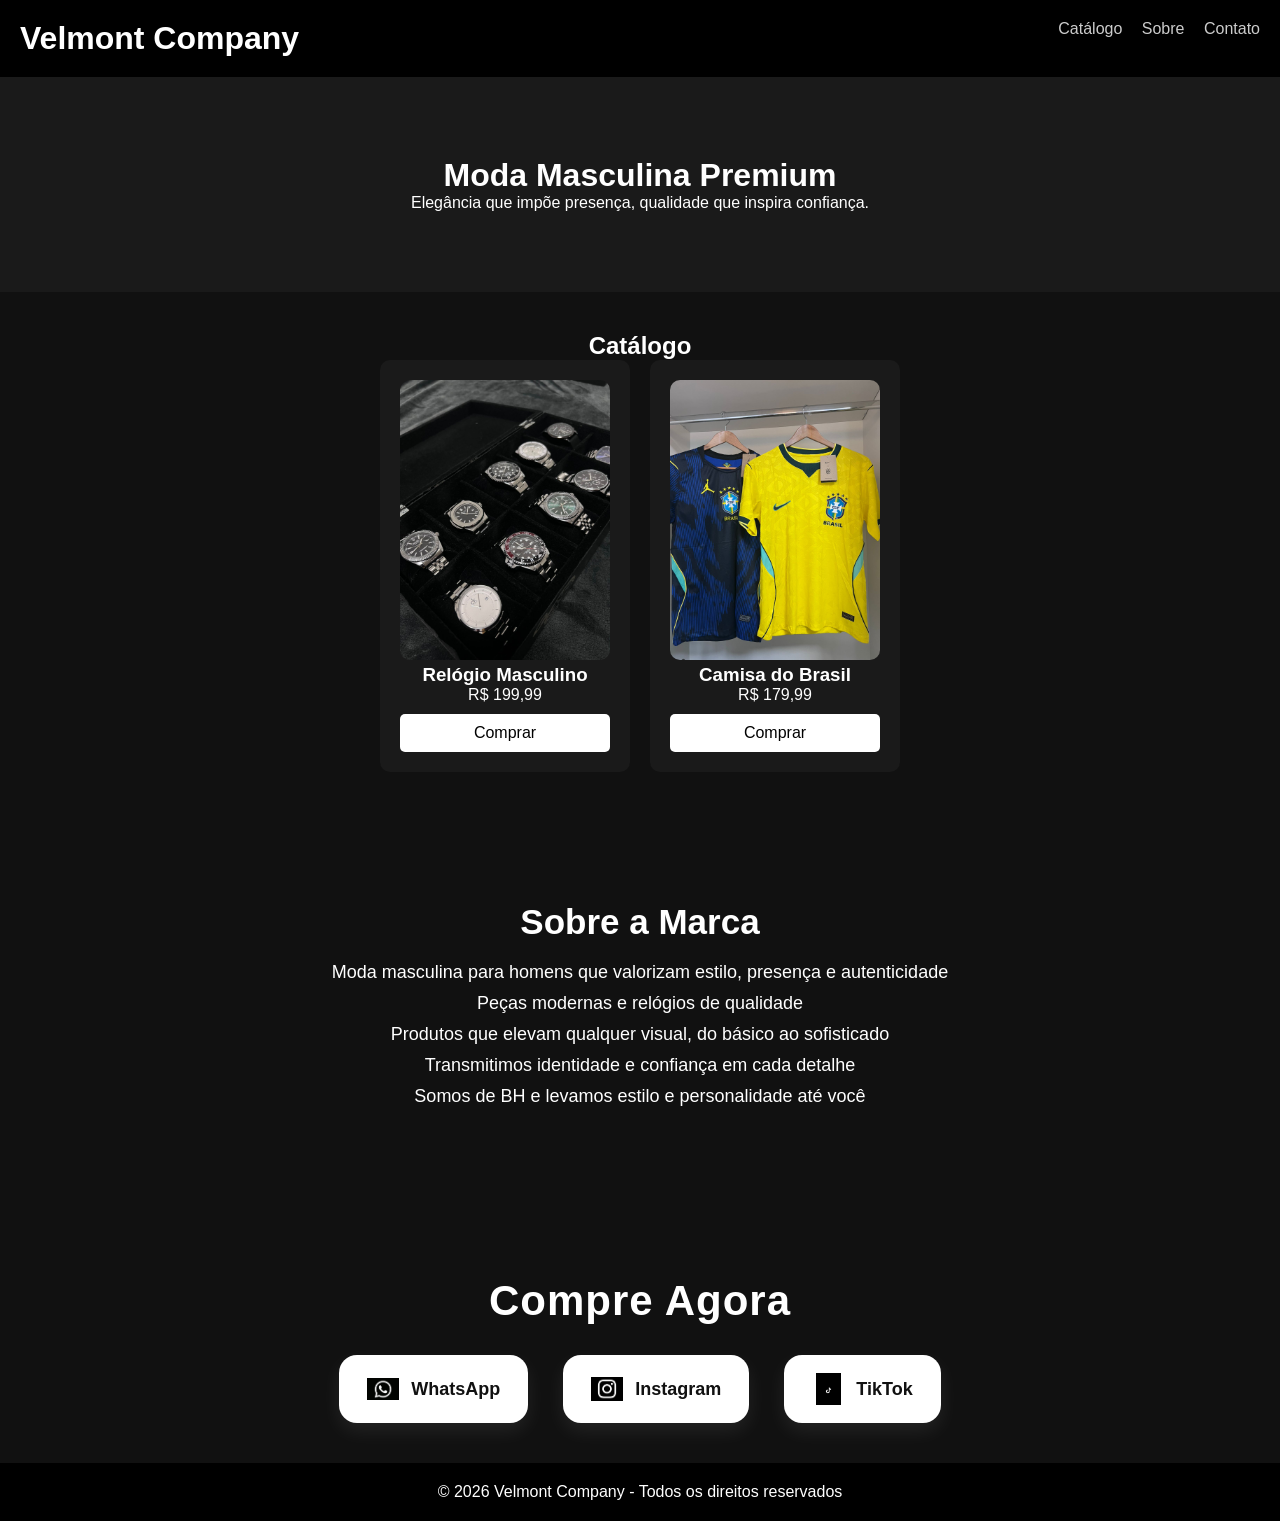
==== index.html @ cb9f9fea "primeiro upload do site" ====
<!DOCTYPE html>
<html lang="pt-br">
<head>
  <meta charset="UTF-8">
  <title>Velmont Company</title>
  <link rel="stylesheet" href="style.css">
  <meta name="viewport" content="width=device-width, initial-scale=1.0">
</head>
<body>

<header>
  <h1>Velmont Company</h1>
  <nav>
    <a href="#catalogo">Catálogo</a>
    <a href="#sobre">Sobre</a>
    <a href="#contato">Contato</a>
  </nav>
</header>

<section class="banner">
  <h2>Moda Masculina Premium</h2>
  <p>Elegância que impõe presença, qualidade que inspira confiança.</p>
</section>

<section id="catalogo">
  <h2>Catálogo</h2>

  <div class="produtos">
    <div class="produto">
      <img src="WhatsApp Image 2026-04-26 at 12.48.41.jpeg" alt="Relógio">
      <h3>Relógio Masculino</h3>
      <p>R$ 199,99</p>
      <a href="https://wa.me/31995477087" target="_blank">Comprar</a>
    </div>

    <div class="produto">
      <img src="WhatsApp Image 2026-04-26 at 12.32.45.jpeg" alt="Camisa Brasil">
      <h3>Camisa do Brasil</h3>
      <p>R$ 179,99</p>
      <a href="https://wa.me/31995477087" target="_blank">Comprar</a>
    </div>
  </div>
</section>

<!-- SOBRE -->
<section id="sobre" class="sobre-marca">
  <h2>Sobre a Marca</h2>
  <ul>
    <li>Moda masculina para homens que valorizam estilo, presença e autenticidade</li>
    <li>Peças modernas e relógios de qualidade</li>
    <li>Produtos que elevam qualquer visual, do básico ao sofisticado</li>
    <li>Transmitimos identidade e confiança em cada detalhe</li>
    <li>Somos de BH e levamos estilo e personalidade até você</li>
  </ul>
</section>

<!-- COMPRE AGORA (ATUALIZADO) -->
<section id="contato" class="compre-agora">
  <h2>Compre Agora</h2>

  <div class="redes">

    <a href="https://wa.me/31995477087" target="_blank">
      <img src="WhatsApp Image 2026-04-26 at 12.24.02.jpeg" alt="WhatsApp">
      <span>WhatsApp</span>
    </a>

    <a href="https://www.instagram.com/velmont.company/" target="_blank">
      <img src="WhatsApp Image 2026-04-26 at 12.24.04.jpeg" alt="Instagram">
      <span>Instagram</span>
    </a>

    <a href="https://www.tiktok.com/@velmont_company" target="_blank">
      <img src="WhatsApp Image 2026-04-26 at 12.24.06.jpeg" alt="TikTok">
      <span>TikTok</span>
    </a>

  </div>
</section>

<footer>
  <p>© 2026 Velmont Company - Todos os direitos reservados</p>
</footer>

</body>
</html>
---- style.css ----
* {
  margin: 0;
  padding: 0;
  box-sizing: border-box;
  font-family: Arial, sans-serif;
}

body {
  background-color: #111;
  color: #fff;
  text-align: center;
}

/* HEADER */
header {
  display: flex;
  justify-content: space-between;
  padding: 20px;
  background: #000;
}

header h1 {
  color: #fff;
}

nav a {
  color: #ccc;
  margin-left: 15px;
  text-decoration: none;
}

nav a:hover {
  color: #fff;
}

/* BANNER */
.banner {
  padding: 80px 20px;
  background: #1a1a1a;
}

.banner h2 {
  font-size: 32px;
}

/* CATÁLOGO */
#catalogo {
  padding: 40px;
}

.produtos {
  display: flex;
  justify-content: center;
  gap: 20px;
  flex-wrap: wrap;
}

.produto {
  background: #1a1a1a;
  padding: 20px;
  width: 250px;
  border-radius: 10px;
}

.produto img {
  width: 100%;
  border-radius: 10px;
}

.produto a {
  display: block;
  margin-top: 10px;
  padding: 10px;
  background: #fff;
  color: #000;
  text-decoration: none;
  border-radius: 5px;
  transition: 0.3s;
}

.produto a:hover {
  background: #ccc;
}

/* SOBRE */
.sobre-marca {
  padding: 40px;
  margin-top: 50px;
}

.sobre-marca h2 {
  font-size: 35px;
  margin-bottom: 20px;
}

.sobre-marca ul {
  list-style: none;
}

.sobre-marca li {
  margin: 10px 0;
  font-size: 18px;
}

/* COMPRE AGORA (VERSÃO PREMIUM) */
.compre-agora {
  margin-top: 80px;
  text-align: center;
  padding: 40px;
}

.compre-agora h2 {
  font-size: 42px;
  font-weight: bold;
  margin-bottom: 30px;
  letter-spacing: 1px;
}

.redes {
  display: flex;
  justify-content: center;
  align-items: center;
  gap: 35px;
  flex-wrap: wrap;
}

.redes a {
  text-decoration: none;
  background: #fff;
  padding: 18px 28px;
  border-radius: 18px;
  box-shadow: 0 8px 20px rgba(255,255,255,0.08);
  transition: 0.3s;
  display: flex;
  align-items: center;
  gap: 12px;
}

.redes a:hover {
  transform: translateY(-5px);
}

.redes a img {
  width: 32px;
  height: 32px;
  object-fit: contain;
}

.redes a span {
  font-size: 18px;
  font-weight: 600;
  color: #111;
}

/* FOOTER */
footer {
  text-align: center;
  padding: 20px;
  background: #000;
}
@media (max-width: 768px) {

  header {
    flex-direction: column;
    text-align: center;
    gap: 10px;
  }

  nav a {
    display: inline-block;
    margin: 8px;
  }

  .banner h2 {
    font-size: 24px;
  }

  .produtos {
    flex-direction: column;
    align-items: center;
  }

  .produto {
    width: 90%;
  }

  .compre-agora h2 {
    font-size: 28px;
  }

  .redes {
    flex-direction: column;
    gap: 15px;
  }

  .redes a {
    width: 90%;
    justify-content: center;
  }
}
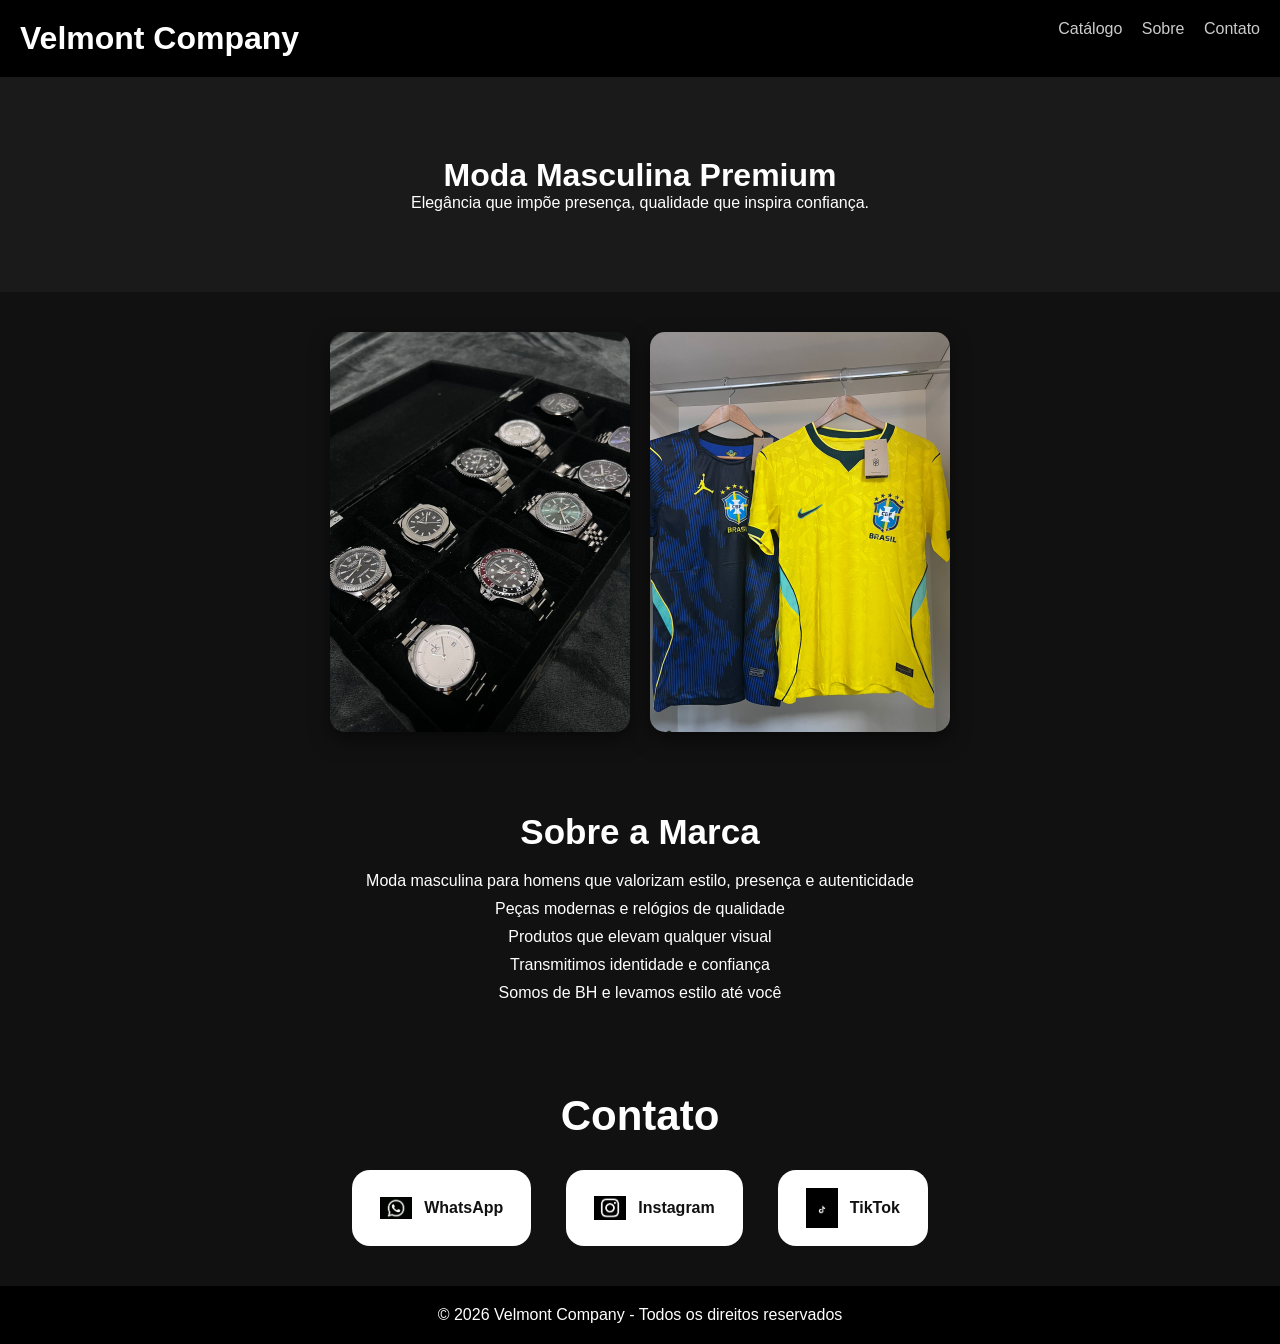
==== commit 1fd7ac08: "atualiza html e css" ====
--- a/index.html
+++ b/index.html
@@ -11,7 +11,7 @@
 <header>
   <h1>Velmont Company</h1>
   <nav>
-    <a href="#catalogo">Catálogo</a>
+    <a href="catalogo.html">Catálogo</a>
     <a href="#sobre">Sobre</a>
     <a href="#contato">Contato</a>
   </nav>
@@ -22,56 +22,42 @@
   <p>Elegância que impõe presença, qualidade que inspira confiança.</p>
 </section>
 
-<section id="catalogo">
-  <h2>Catálogo</h2>
+<!-- 🆕 IMAGENS NA PÁGINA PRINCIPAL -->
+<section class="imagens-home">
 
-  <div class="produtos">
-    <div class="produto">
-      <img src="WhatsApp Image 2026-04-26 at 12.48.41.jpeg" alt="Relógio">
-      <h3>Relógio Masculino</h3>
-      <p>R$ 199,99</p>
-      <a href="https://wa.me/31995477087" target="_blank">Comprar</a>
-    </div>
+  <img src="WhatsApp Image 2026-04-26 at 12.48.41.jpeg" alt="Produto 1">
+  <img src="WhatsApp Image 2026-04-26 at 12.32.45.jpeg" alt="Produto 2">
 
-    <div class="produto">
-      <img src="WhatsApp Image 2026-04-26 at 12.32.45.jpeg" alt="Camisa Brasil">
-      <h3>Camisa do Brasil</h3>
-      <p>R$ 179,99</p>
-      <a href="https://wa.me/31995477087" target="_blank">Comprar</a>
-    </div>
-  </div>
 </section>
 
-<!-- SOBRE -->
 <section id="sobre" class="sobre-marca">
   <h2>Sobre a Marca</h2>
   <ul>
     <li>Moda masculina para homens que valorizam estilo, presença e autenticidade</li>
     <li>Peças modernas e relógios de qualidade</li>
-    <li>Produtos que elevam qualquer visual, do básico ao sofisticado</li>
-    <li>Transmitimos identidade e confiança em cada detalhe</li>
-    <li>Somos de BH e levamos estilo e personalidade até você</li>
+    <li>Produtos que elevam qualquer visual</li>
+    <li>Transmitimos identidade e confiança</li>
+    <li>Somos de BH e levamos estilo até você</li>
   </ul>
 </section>
 
-<!-- COMPRE AGORA (ATUALIZADO) -->
 <section id="contato" class="compre-agora">
-  <h2>Compre Agora</h2>
+  <h2>Contato</h2>
 
   <div class="redes">
 
     <a href="https://wa.me/31995477087" target="_blank">
-      <img src="WhatsApp Image 2026-04-26 at 12.24.02.jpeg" alt="WhatsApp">
+      <img src="WhatsApp Image 2026-04-26 at 12.24.02.jpeg">
       <span>WhatsApp</span>
     </a>
 
     <a href="https://www.instagram.com/velmont.company/" target="_blank">
-      <img src="WhatsApp Image 2026-04-26 at 12.24.04.jpeg" alt="Instagram">
+      <img src="WhatsApp Image 2026-04-26 at 12.24.04.jpeg">
       <span>Instagram</span>
     </a>
 
     <a href="https://www.tiktok.com/@velmont_company" target="_blank">
-      <img src="WhatsApp Image 2026-04-26 at 12.24.06.jpeg" alt="TikTok">
+      <img src="WhatsApp Image 2026-04-26 at 12.24.06.jpeg">
       <span>TikTok</span>
     </a>
 
--- a/style.css
+++ b/style.css
@@ -43,11 +43,145 @@
   font-size: 32px;
 }
 
+/* PRODUTOS */
+.produtos {
+  display: flex;
+  justify-content: center;
+  gap: 20px;
+  flex-wrap: wrap;
+  padding: 20px;
+}
+
+.produto {
+  background: #1a1a1a;
+  padding: 20px;
+  width: 250px;
+  border-radius: 10px;
+}
+
+.produto img {
+  width: 100%;
+  border-radius: 10px;
+}
+
+.produto h3 {
+  margin-top: 10px;
+}
+
+/* SOBRE */
+.sobre-marca {
+  padding: 40px;
+}
+
+.sobre-marca h2 {
+  font-size: 35px;
+  margin-bottom: 20px;
+}
+
+.sobre-marca ul {
+  list-style: none;
+}
+
+.sobre-marca li {
+  margin: 10px 0;
+}
+
+/* CONTATO */
+.compre-agora {
+  padding: 40px;
+}
+
+.compre-agora h2 {
+  font-size: 42px;
+  margin-bottom: 30px;
+}
+
+.redes {
+  display: flex;
+  justify-content: center;
+  gap: 35px;
+  flex-wrap: wrap;
+}
+
+.redes a {
+  background: #fff;
+  padding: 18px 28px;
+  border-radius: 18px;
+  display: flex;
+  align-items: center;
+  gap: 12px;
+  text-decoration: none;
+}
+
+.redes a img {
+  width: 32px;
+}
+
+.redes a span {
+  color: #111;
+  font-weight: bold;
+}
+
 /* CATÁLOGO */
-#catalogo {
-  padding: 40px;
-}
-
+.catalogo {
+  padding: 40px;
+}
+
+.catalogo h2 {
+  font-size: 40px;
+  margin-bottom: 20px;
+}
+
+/* FOOTER */
+footer {
+  padding: 20px;
+  background: #000;
+}
+
+/* MOBILE */
+@media (max-width: 768px) {
+
+  header {
+    flex-direction: column;
+    gap: 10px;
+  }
+
+  .produtos {
+    flex-direction: column;
+    align-items: center;
+  }
+
+  .produto {
+    width: 90%;
+  }
+
+  .redes {
+    flex-direction: column;
+  }
+
+  .redes a {
+    width: 90%;
+    justify-content: center;
+  }
+}
+.imagens-home {
+  display: flex;
+  justify-content: center;
+  gap: 20px;
+  padding: 40px;
+  flex-wrap: wrap;
+}
+
+.imagens-home img {
+  width: 300px;
+  border-radius: 15px;
+  box-shadow: 0 8px 20px rgba(0,0,0,0.5);
+  transition: 0.3s;
+}
+
+.imagens-home img:hover {
+  transform: scale(1.05);
+}
 .produtos {
   display: flex;
   justify-content: center;
@@ -75,126 +209,10 @@
   color: #000;
   text-decoration: none;
   border-radius: 5px;
-  transition: 0.3s;
-}
-
-.produto a:hover {
-  background: #ccc;
-}
-
-/* SOBRE */
-.sobre-marca {
-  padding: 40px;
-  margin-top: 50px;
-}
-
-.sobre-marca h2 {
-  font-size: 35px;
-  margin-bottom: 20px;
-}
-
-.sobre-marca ul {
-  list-style: none;
-}
-
-.sobre-marca li {
-  margin: 10px 0;
+}
+.preco {
+  margin: 8px 0;
   font-size: 18px;
-}
-
-/* COMPRE AGORA (VERSÃO PREMIUM) */
-.compre-agora {
-  margin-top: 80px;
-  text-align: center;
-  padding: 40px;
-}
-
-.compre-agora h2 {
-  font-size: 42px;
   font-weight: bold;
-  margin-bottom: 30px;
-  letter-spacing: 1px;
-}
-
-.redes {
-  display: flex;
-  justify-content: center;
-  align-items: center;
-  gap: 35px;
-  flex-wrap: wrap;
-}
-
-.redes a {
-  text-decoration: none;
-  background: #fff;
-  padding: 18px 28px;
-  border-radius: 18px;
-  box-shadow: 0 8px 20px rgba(255,255,255,0.08);
-  transition: 0.3s;
-  display: flex;
-  align-items: center;
-  gap: 12px;
-}
-
-.redes a:hover {
-  transform: translateY(-5px);
-}
-
-.redes a img {
-  width: 32px;
-  height: 32px;
-  object-fit: contain;
-}
-
-.redes a span {
-  font-size: 18px;
-  font-weight: 600;
-  color: #111;
-}
-
-/* FOOTER */
-footer {
-  text-align: center;
-  padding: 20px;
-  background: #000;
-}
-@media (max-width: 768px) {
-
-  header {
-    flex-direction: column;
-    text-align: center;
-    gap: 10px;
-  }
-
-  nav a {
-    display: inline-block;
-    margin: 8px;
-  }
-
-  .banner h2 {
-    font-size: 24px;
-  }
-
-  .produtos {
-    flex-direction: column;
-    align-items: center;
-  }
-
-  .produto {
-    width: 90%;
-  }
-
-  .compre-agora h2 {
-    font-size: 28px;
-  }
-
-  .redes {
-    flex-direction: column;
-    gap: 15px;
-  }
-
-  .redes a {
-    width: 90%;
-    justify-content: center;
-  }
+  color: #00ff88;
 }
